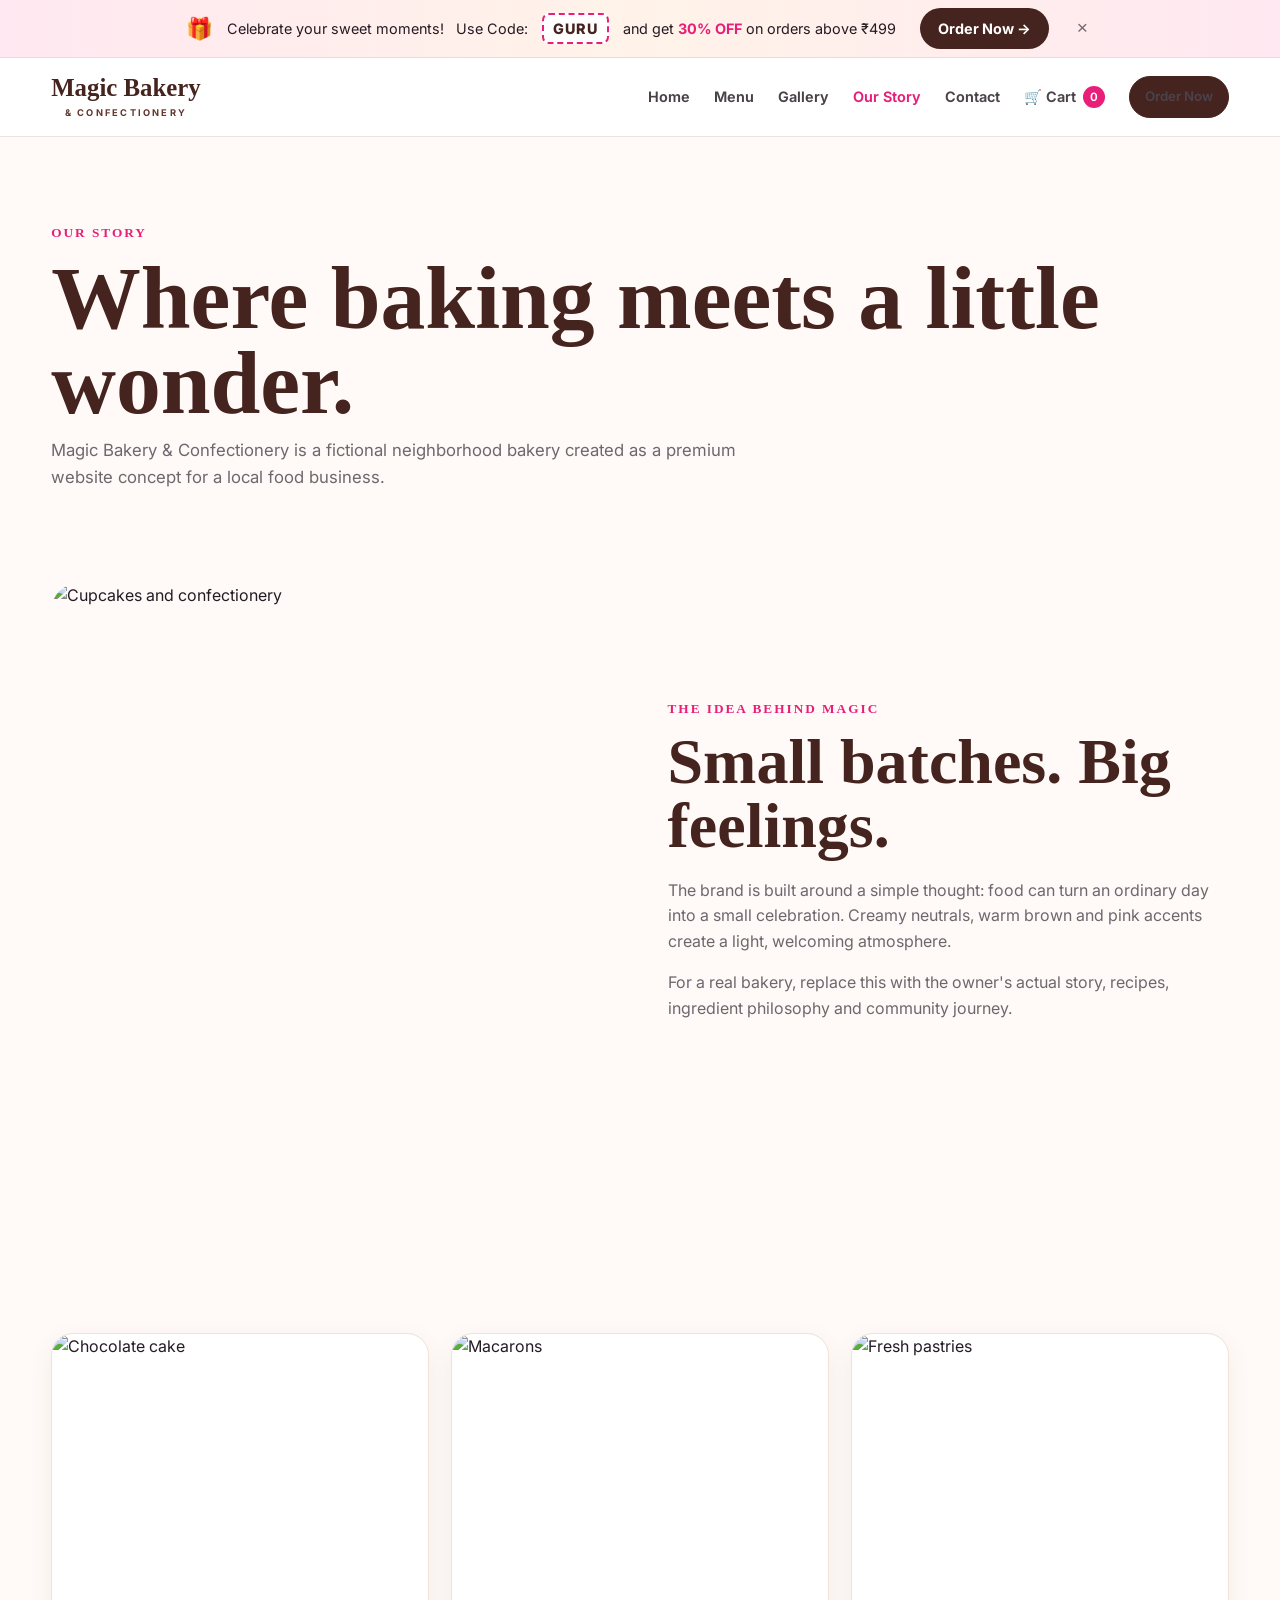
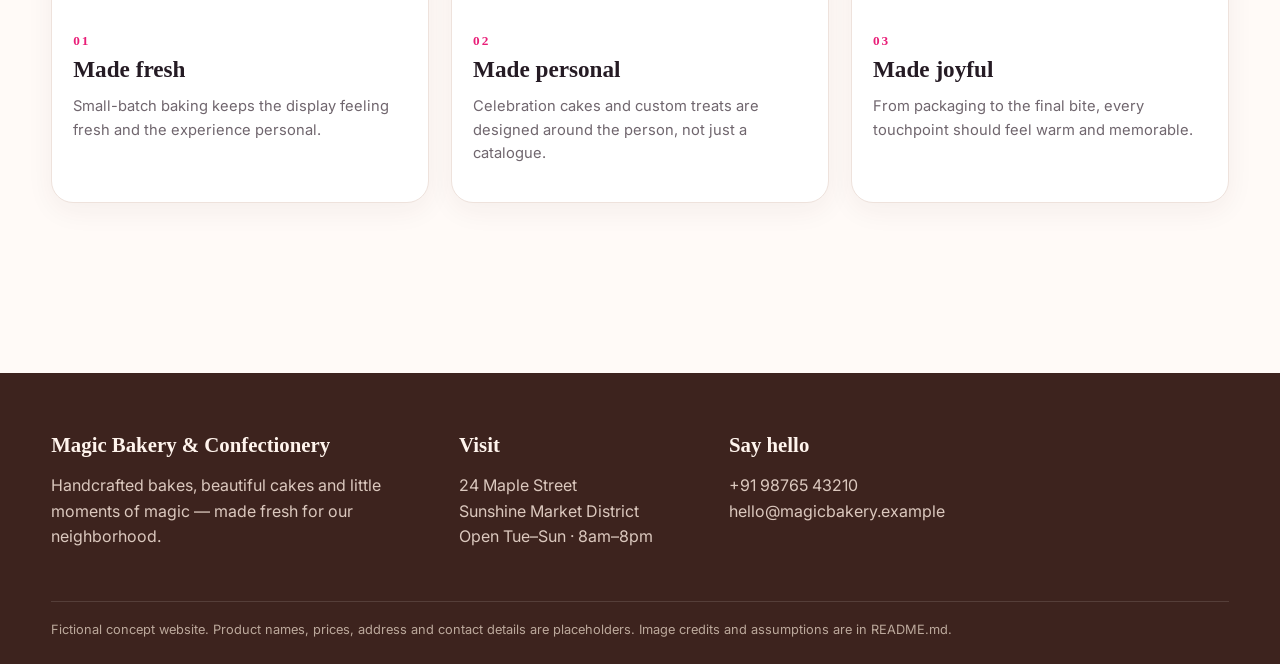
==== about.html @ f453bc84 "initial commit" ====
<!doctype html>
<html lang="en">

<head>
    <meta charset="utf-8">
    <meta name="viewport" content="width=device-width,initial-scale=1">
    <meta name="description"
        content="Magic Bakery & Confectionery — freshly baked happiness, cakes, pastries and sweet treats.">
    <title>Our Story | Magic Bakery & Confectionery</title>
    <link rel="preconnect" href="https://fonts.googleapis.com">
    <link rel="preconnect" href="https://fonts.gstatic.com" crossorigin>
    <link href="https://fonts.googleapis.com/css2?family=Inter:wght@400;500;600;700;800&display=swap" rel="stylesheet">
    <link rel="stylesheet" href="assets/styles.css">
</head>

<body>
    <div class="coupon-bar">
        <div class="container coupon-inner"><span class="coupon-icon">🎁</span><span>Celebrate your sweet moments!
                &nbsp; Use Code:</span><span class="coupon-code">GURU</span><span>and get <strong>30% OFF</strong> on
                orders above ₹499</span><a class="coupon-order" href="menu.html">Order Now →</a><button id="closeCoupon"
                class="coupon-close" aria-label="Close offer">×</button></div>
    </div>
    <header class="site-header">
        <nav class="nav container" aria-label="Main navigation">
            <a class="brand" href="index.html">Magic Bakery <small>& Confectionery</small></a><button class="nav-toggle"
                aria-label="Open menu" aria-expanded="false">☰</button>
            <div class="nav-links"><a class="" href="index.html">Home</a><a class="" href="menu.html">Menu</a><a
                    class="" href="gallery.html">Gallery</a><a class="active" href="about.html">Our Story</a><a class=""
                    href="contact.html">Contact</a><a class="cart-link " href="cart.html">🛒 Cart <span
                        class="cart-count">0</span></a><a class="btn small" href="contact.html">Order Now</a></div>
        </nav>
    </header>
    <main>
        <section class="page-hero container">
            <div class="eyebrow">Our story</div>
            <h1>Where baking meets a little wonder.</h1>
            <p>Magic Bakery & Confectionery is a fictional neighborhood bakery created as a premium website concept for
                a local food business.</p>
        </section>
        <section class="section container" style="padding-top:25px">
            <div class="feature"><img
                    src="https://images.pexels.com/photos/3983706/pexels-photo-3983706.jpeg?cs=srgb&dl=pexels-gustavo-fring-3983706.jpg&fm=jpg"
                    alt="Cupcakes and confectionery">
                <div class="feature-copy">
                    <div class="eyebrow">The idea behind Magic</div>
                    <h2>Small batches. Big feelings.</h2>
                    <p>The brand is built around a simple thought: food can turn an ordinary day into a small
                        celebration. Creamy neutrals, warm brown and pink accents create a light, welcoming atmosphere.
                    </p>
                    <p>For a real bakery, replace this with the owner's actual story, recipes, ingredient philosophy and
                        community journey.</p>
                </div>
            </div>
        </section>
        <section class="section container">
            <div class="cards">
                <article class="card"><img
                        src="https://images.pexels.com/photos/21820905/pexels-photo-21820905.jpeg?cs=srgb&dl=pexels-beyza-555707524-21820905.jpg&fm=jpg"
                        alt="Chocolate cake">
                    <div class="card-body">
                        <div class="eyebrow">01</div>
                        <h3>Made fresh</h3>
                        <p>Small-batch baking keeps the display feeling fresh and the experience personal.</p>
                    </div>
                </article>
                <article class="card"><img
                        src="https://images.pexels.com/photos/575586/pexels-photo-575586.jpeg?cs=srgb&dl=pexels-mat-brown-150387-575586.jpg&fm=jpg"
                        alt="Macarons">
                    <div class="card-body">
                        <div class="eyebrow">02</div>
                        <h3>Made personal</h3>
                        <p>Celebration cakes and custom treats are designed around the person, not just a catalogue.</p>
                    </div>
                </article>
                <article class="card"><img
                        src="https://images.pexels.com/photos/34104123/pexels-photo-34104123.png?cs=srgb&dl=pexels-aleson-padilha-945919991-34104123.jpg&fm=jpg"
                        alt="Fresh pastries">
                    <div class="card-body">
                        <div class="eyebrow">03</div>
                        <h3>Made joyful</h3>
                        <p>From packaging to the final bite, every touchpoint should feel warm and memorable.</p>
                    </div>
                </article>
            </div>
        </section>
    </main>
    <footer class="footer">
        <div class="container footer-grid">
            <div>
                <h3>Magic Bakery & Confectionery</h3>
                <p>Handcrafted bakes, beautiful cakes and little moments of magic — made fresh for our neighborhood.</p>
            </div>
            <div>
                <h3>Visit</h3>
                <p>24 Maple Street<br>Sunshine Market District<br>Open Tue–Sun · 8am–8pm</p>
            </div>
            <div>
                <h3>Say hello</h3>
                <p><a href="tel:+919876543210">+91 98765 43210</a><br><a
                        href="mailto:hello@magicbakery.example">hello@magicbakery.example</a></p>
            </div>
        </div>
        <div class="container footer-bottom">Fictional concept website. Product names, prices, address and contact
            details are placeholders. Image credits and assumptions are in README.md.</div>
    </footer>
    <script src="assets/script.js"></script>
</body>

</html>
---- assets/styles.css ----
:root{
  --bg:#fffaf7;--paper:#ffffff;--paper-2:#fff5f2;--text:#251b24;--muted:#70666e;
  --brown:#65362c;--brown-dark:#45231e;--pink:#e91e78;--pink-soft:#fde4ef;
  --gold:#d89b3d;--line:#eee2dc;--success:#198754;--shadow:0 16px 45px rgba(69,35,30,.10);
  --radius:22px
}
*{box-sizing:border-box}html{scroll-behavior:smooth}body{margin:0;background:var(--bg);color:var(--text);font-family:Inter,system-ui,-apple-system,"Segoe UI",sans-serif;line-height:1.6}
h1,h2,h3,.brand,.eyebrow{font-family:Georgia,"Times New Roman",serif}h1,h2,h3,p{margin-top:0}a{color:inherit;text-decoration:none}img{display:block;width:100%;object-fit:cover}
.container{width:min(1180px,92%);margin:auto}

/* Promotional strip */
.coupon-bar{background:linear-gradient(90deg,#ffe8f1,#fff3e9,#ffe8f1);border-bottom:1px solid #f3d5df;min-height:58px;display:flex;align-items:center}
.coupon-inner{display:flex;justify-content:center;align-items:center;gap:14px;text-align:center;font-size:.9rem}.coupon-icon{font-size:1.35rem}.coupon-code{border:2px dashed var(--pink);border-radius:7px;padding:2px 9px;font-weight:800;color:var(--brown-dark);letter-spacing:.06em;background:#fff}.coupon-bar strong{color:var(--pink)}.coupon-order{padding:9px 18px;border-radius:999px;background:var(--brown-dark);color:#fff;font-weight:700;margin-left:10px}
.coupon-close{border:0;background:none;font-size:1.2rem;color:var(--muted);cursor:pointer;margin-left:8px}

/* Navigation */
.site-header{position:sticky;top:0;z-index:30;background:rgba(255,255,255,.96);backdrop-filter:blur(14px);border-bottom:1px solid var(--line)}
.nav{min-height:78px;display:flex;align-items:center;justify-content:space-between;gap:20px}.brand{font-size:1.55rem;font-weight:700;color:var(--brown-dark);line-height:1}.brand small{display:block;text-align:center;font:700 .58rem Inter,sans-serif;letter-spacing:.24em;text-transform:uppercase;color:var(--brown);margin-top:6px}
.nav-links{display:flex;gap:24px;align-items:center;font-size:.9rem}.nav-links a{color:#4b4249;font-weight:650}.nav-links a:hover,.nav-links a.active{color:var(--pink)}
.nav-toggle{display:none;border:0;background:none;font-size:1.6rem;color:var(--brown-dark)}.cart-link{display:inline-flex!important;align-items:center;gap:7px}.cart-count{min-width:22px;height:22px;padding:0 6px;border-radius:50%;background:var(--pink);color:#fff;text-align:center;font-size:.72rem;line-height:22px}

/* Buttons */
.btn{display:inline-flex;align-items:center;justify-content:center;gap:8px;padding:13px 21px;border-radius:999px;background:var(--brown-dark);color:#fff;font-weight:750;border:1px solid var(--brown-dark);transition:.2s ease;cursor:pointer}.btn:hover{transform:translateY(-2px);box-shadow:0 10px 24px rgba(69,35,30,.16)}.btn.alt{background:#fff;color:var(--pink);border-color:var(--pink)}.btn.small{padding:9px 15px;font-size:.83rem}.btn.pink{background:var(--pink);border-color:var(--pink)}

/* Hero */
.hero{min-height:580px;display:grid;grid-template-columns:1fr 1fr;align-items:center;gap:40px;padding:55px 0 40px;background:radial-gradient(circle at 12% 20%,#ffe5f0 0,transparent 34%),radial-gradient(circle at 85% 70%,#fff0df 0,transparent 35%)}
.hero-copy{padding:25px 0}.eyebrow{font-size:.83rem;letter-spacing:.15em;text-transform:uppercase;color:var(--pink);font-weight:800}.hero h1{font-size:clamp(3.3rem,6vw,5.7rem);line-height:.96;margin:15px 0 22px;letter-spacing:-.04em;color:var(--brown-dark)}.hero h1 em{font-style:normal;color:var(--pink)}.hero p{font-size:1.06rem;color:#645960;max-width:590px}.actions{display:flex;gap:12px;flex-wrap:wrap;margin-top:26px}.stats{display:flex;gap:0;margin-top:36px}.stat{padding:0 24px;border-right:1px solid #e4cfc7}.stat:first-child{padding-left:0}.stat:last-child{border-right:0}.stat strong{display:block;font-size:1.25rem;color:var(--pink)}.stat span{font-size:.78rem;color:var(--muted)}
.hero-visual{position:relative}.hero-visual img{height:540px;border-radius:30px;box-shadow:var(--shadow)}.badge{position:absolute;background:#fff;border-radius:999px;padding:9px 14px;box-shadow:0 10px 25px rgba(69,35,30,.12);font-size:.78rem;font-weight:750}.badge.fresh{right:15px;top:18px;color:var(--success)}.badge.rating{left:15px;bottom:20px;color:var(--brown-dark)}.badge.trending{right:10px;bottom:115px;background:var(--pink);color:#fff}

/* Benefits */
.benefits{background:#fff;border-top:1px solid var(--line);border-bottom:1px solid var(--line)}.benefit-grid{display:grid;grid-template-columns:repeat(4,1fr)}.benefit{display:flex;align-items:center;gap:14px;padding:24px 20px;border-right:1px solid var(--line)}.benefit:first-child{padding-left:0}.benefit:last-child{border-right:0}.benefit-icon{width:56px;height:56px;flex:0 0 56px;border-radius:50%;display:grid;place-items:center;background:var(--pink-soft);color:var(--pink);font-size:1.55rem}.benefit strong{display:block;font-size:.98rem}.benefit span{display:block;color:var(--muted);font-size:.78rem;margin-top:2px}

/* Sections / cards */
.section{padding:90px 0}.section-head{display:flex;justify-content:space-between;align-items:end;gap:30px;margin-bottom:34px}.section-head h2{font-size:clamp(2.3rem,4vw,3.8rem);line-height:1;margin:0;color:var(--brown-dark)}.section-head p{max-width:500px;color:var(--muted);margin:0}
.kicker{text-align:center;margin-bottom:42px}.kicker h2{font-size:clamp(2.4rem,4vw,3.8rem);margin:8px 0 10px;color:var(--brown-dark)}.kicker h2 span{color:var(--pink)}.kicker p{color:var(--muted);max-width:640px;margin:auto}
.cards{display:grid;grid-template-columns:repeat(3,1fr);gap:22px}.card{background:var(--paper);border:1px solid var(--line);border-radius:var(--radius);overflow:hidden;box-shadow:0 8px 28px rgba(69,35,30,.055)}.card img{height:275px}.card-body{padding:21px}.card-body h3{font-size:1.45rem;margin-bottom:7px}.card-body p{color:var(--muted);font-size:.92rem}.price{font-weight:800;color:var(--pink)}
.feature{display:grid;grid-template-columns:1fr 1fr;gap:55px;align-items:center}.feature img{height:570px;border-radius:28px}.feature-copy h2{font-size:clamp(2.4rem,5vw,4.2rem);line-height:1;margin:10px 0 20px;color:var(--brown-dark)}.feature-copy p{color:var(--muted)}
.quote{background:linear-gradient(135deg,var(--brown-dark),#7c4436);color:#fff;border-radius:30px;padding:58px;text-align:center}.quote p{font:italic 2rem Georgia;max-width:760px;margin:0 auto 18px}.quote span{color:#f8d9c9;font-size:.9rem}

/* Gallery */
.page-hero{padding:85px 0 50px}.page-hero h1{font-size:clamp(3rem,7vw,5.6rem);line-height:.95;margin:12px 0;color:var(--brown-dark)}.page-hero p{max-width:700px;color:var(--muted);font-size:1.05rem}.gallery{display:grid;grid-template-columns:repeat(12,1fr);gap:16px}.gallery figure{margin:0;overflow:hidden;border-radius:22px;position:relative;background:#eee}.gallery figure:nth-child(1){grid-column:span 7;grid-row:span 2}.gallery figure:nth-child(2){grid-column:span 5}.gallery figure:nth-child(3){grid-column:span 5}.gallery figure:nth-child(n+4){grid-column:span 4}.gallery img{height:100%;min-height:250px;transition:transform .35s}.gallery figure:hover img{transform:scale(1.035)}.gallery figcaption{position:absolute;left:14px;bottom:14px;background:rgba(69,35,30,.84);color:#fff;padding:7px 11px;border-radius:999px;font-size:.75rem}

/* Menu */
.filters{display:flex;gap:9px;flex-wrap:wrap;margin-bottom:28px}.filter{border:1px solid var(--line);background:#fff;padding:9px 15px;border-radius:999px;cursor:pointer;color:var(--muted);font-weight:700}.filter.active,.filter:hover{background:var(--pink);color:#fff;border-color:var(--pink)}
.product-grid{display:grid;grid-template-columns:repeat(3,1fr);gap:22px}.product-card{background:#fff;border:1px solid var(--line);border-radius:22px;overflow:hidden;display:flex;flex-direction:column;box-shadow:0 8px 28px rgba(69,35,30,.05)}.product-card img{height:245px}.product-body{padding:18px;display:flex;flex-direction:column;flex:1}.product-body h3{font-size:1.32rem;margin:0 0 5px}.product-body p{color:var(--muted);font-size:.9rem;margin-bottom:15px}.product-meta{margin-top:auto;display:flex;justify-content:space-between;align-items:center;gap:12px}.product-meta .btn{padding:9px 13px;font-size:.82rem}.hidden{display:none!important}

/* Contact + cart */
.notice{padding:14px 16px;background:#fff0e7;border:1px solid #f4d9ca;border-radius:14px;color:#65483a;font-size:.9rem}.contact-grid{display:grid;grid-template-columns:.9fr 1.1fr;gap:25px}.info-card,.form-card,.cart-list,.summary{background:#fff;border:1px solid var(--line);border-radius:26px;padding:30px}.info-row{padding:18px 0;border-bottom:1px solid var(--line)}.info-row:last-child{border-bottom:0}.info-row strong{display:block;margin-bottom:4px}.muted{color:var(--muted)}form{display:grid;gap:15px}label{font-weight:700;font-size:.9rem}input,textarea,select{width:100%;border:1px solid var(--line);border-radius:14px;padding:13px 14px;background:#fffdfc;color:var(--text);font:inherit}textarea{min-height:140px;resize:vertical}
.coupon-box{margin:18px 0 10px;padding:14px 15px;border:1px solid #f2d6e1;border-radius:18px;background:linear-gradient(180deg,#fffafd,#fff7f0)}.coupon-box label{display:block;margin-bottom:8px}.coupon-row{display:flex;gap:10px}.coupon-row input{flex:1}.coupon-row .btn{padding:11px 14px;font-size:.78rem}.coupon-status{margin:10px 0 0;color:var(--muted);font-size:.78rem}.coupon-status strong{color:var(--pink)}.coupon-status.valid{color:var(--success)}.coupon-status.invalid{color:var(--brown)}
.cart-layout{display:grid;grid-template-columns:1.35fr .65fr;gap:25px}.cart-list{padding:12px 24px}.cart-row{display:grid;grid-template-columns:88px 1fr auto;gap:16px;align-items:center;padding:18px 0;border-bottom:1px solid var(--line)}.cart-row:last-child{border-bottom:0}.cart-row img{width:88px;height:88px;border-radius:15px}.cart-row h3{margin:0 0 3px;font-size:1.15rem}.cart-row p{margin:0;color:var(--muted);font-size:.85rem}.qty{display:flex;align-items:center;gap:8px;margin-top:9px}.qty button{width:28px;height:28px;border:1px solid var(--line);background:#fff;border-radius:50%;cursor:pointer;color:var(--text)}.remove{border:0;background:none;color:var(--muted);cursor:pointer;font-size:.8rem;margin-top:5px}.summary{padding:26px;height:max-content;position:sticky;top:100px}.summary h2{margin-top:0}.summary-line{display:flex;justify-content:space-between;padding:10px 0;color:var(--muted)}.discount-line{color:var(--success);font-weight:700}.summary-total{display:flex;justify-content:space-between;border-top:1px solid var(--line);margin-top:10px;padding-top:16px;font-size:1.15rem;font-weight:800}.empty{text-align:center;padding:55px 20px}

/* Admin dashboard */
.admin-shell{display:grid;gap:24px}.admin-grid{display:grid;grid-template-columns:1.2fr .8fr;gap:24px}.admin-card{background:#fff;border:1px solid var(--line);border-radius:26px;padding:26px;box-shadow:0 8px 24px rgba(69,35,30,.04)}.admin-card h2{margin:0 0 18px;color:var(--brown-dark);font-size:1.9rem}.admin-table{width:100%;border-collapse:collapse;font-size:.92rem}.admin-table th,.admin-table td{padding:12px 10px;border-bottom:1px solid var(--line);text-align:left}.admin-table th{color:var(--muted);font-size:.72rem;letter-spacing:.12em;text-transform:uppercase}.admin-table td strong{color:var(--brown-dark)}.customer-list{display:grid;gap:16px}.customer-item{padding:16px;border:1px solid var(--line);border-radius:18px;background:#fffaf8}.customer-item h3{margin:0 0 8px;font-size:1.15rem}.customer-item p{margin:3px 0;color:var(--muted);font-size:.88rem}.order-form{display:grid;gap:18px}.input-grid{display:grid;grid-template-columns:repeat(2,minmax(0,1fr));gap:18px}.input-grid .full{grid-column:1 / -1}.order-form label{display:grid;gap:8px}.order-form input,.order-form textarea,.order-form select{background:#fffdfc}.admin-actions{display:flex;justify-content:flex-end}.admin-note{margin-top:12px}.saved-orders{margin-top:28px}.saved-orders h3{margin:0 0 12px;color:var(--brown-dark)}.saved-order-list{list-style:none;padding:0;margin:0;display:grid;gap:12px}.saved-order-list li{padding:14px 16px;border-radius:16px;border:1px solid var(--line);background:#fffaf9}.saved-order-list strong{display:block;margin-bottom:4px;color:var(--brown-dark)}.saved-order-list span{display:block;color:var(--muted);font-size:.82rem}

.footer{margin-top:80px;background:#3d231e;color:#fff4ed;padding:55px 0 24px}.footer-grid{display:grid;grid-template-columns:1.6fr 1fr 1fr 1fr;gap:40px}.footer p,.footer a{color:#dbc8be}.footer h3{font-size:1.3rem;margin-bottom:12px}.footer-brand-block{padding-right:20px}.footer-badges{display:flex;flex-wrap:wrap;gap:8px;margin-top:18px}.footer-badges span{display:inline-flex;padding:7px 10px;border-radius:999px;background:rgba(255,255,255,.08);border:1px solid rgba(255,255,255,.12);font-size:.7rem;font-weight:700;color:#f9e6dd;letter-spacing:.06em;text-transform:uppercase}.footer-links{list-style:none;padding:0;margin:0;display:grid;gap:8px}.footer-links a{color:#f2dfd7}.footer-bottom{border-top:1px solid rgba(255,255,255,.12);margin-top:35px;padding-top:18px;font-size:.8rem;color:#bca99c}

/* Responsive */
@media(max-width:920px){
 .nav-toggle{display:block}.nav-links{display:none;position:absolute;left:4%;right:4%;top:76px;background:#fff;border:1px solid var(--line);border-radius:18px;padding:15px;box-shadow:var(--shadow);flex-direction:column;align-items:stretch}.nav-links.open{display:flex}.nav-links a{padding:9px 6px}
 .hero,.feature,.contact-grid,.cart-layout,.admin-grid{grid-template-columns:1fr}.hero{padding-top:35px}.hero-visual{order:-1}.hero-visual img{height:430px}.stats{margin-bottom:15px}.benefit-grid{grid-template-columns:1fr 1fr}.benefit{border-bottom:1px solid var(--line)}.benefit:nth-child(2){border-right:0}.cards,.product-grid{grid-template-columns:1fr 1fr}.section{padding:75px 0}.section-head{display:block}.section-head p{margin-top:12px}.gallery{grid-template-columns:1fr 1fr}.gallery figure{grid-column:span 1!important;grid-row:span 1!important}.gallery img{height:260px}.summary{position:static}.footer-grid{grid-template-columns:1fr 1fr}.input-grid{grid-template-columns:1fr}.coupon-row{flex-direction:column}
}
@media(max-width:580px){
 .coupon-inner{gap:7px;font-size:.76rem}.coupon-order{display:none}.coupon-close{margin-left:0}.hero h1{font-size:3.4rem}.hero-visual img{height:370px}.stats{display:grid;grid-template-columns:repeat(3,1fr)}.stat{padding:0 10px;font-size:.7rem}.benefit-grid,.cards,.product-grid,.footer-grid{grid-template-columns:1fr}.benefit{border-right:0}.gallery{grid-template-columns:1fr}.gallery figure{grid-column:span 1!important}.gallery img{height:280px}.quote{padding:35px 22px}.quote p{font-size:1.45rem}.cart-row{grid-template-columns:70px 1fr}.cart-row>strong{grid-column:2}.cart-row img{width:70px;height:70px}.coupon-row .btn{width:100%}.footer-grid{grid-template-columns:1fr}.page-hero h1{font-size:2.7rem}.admin-card{padding:20px}.admin-card h2{font-size:1.5rem}.customer-item,.saved-order-list li{padding:12px 14px}
}
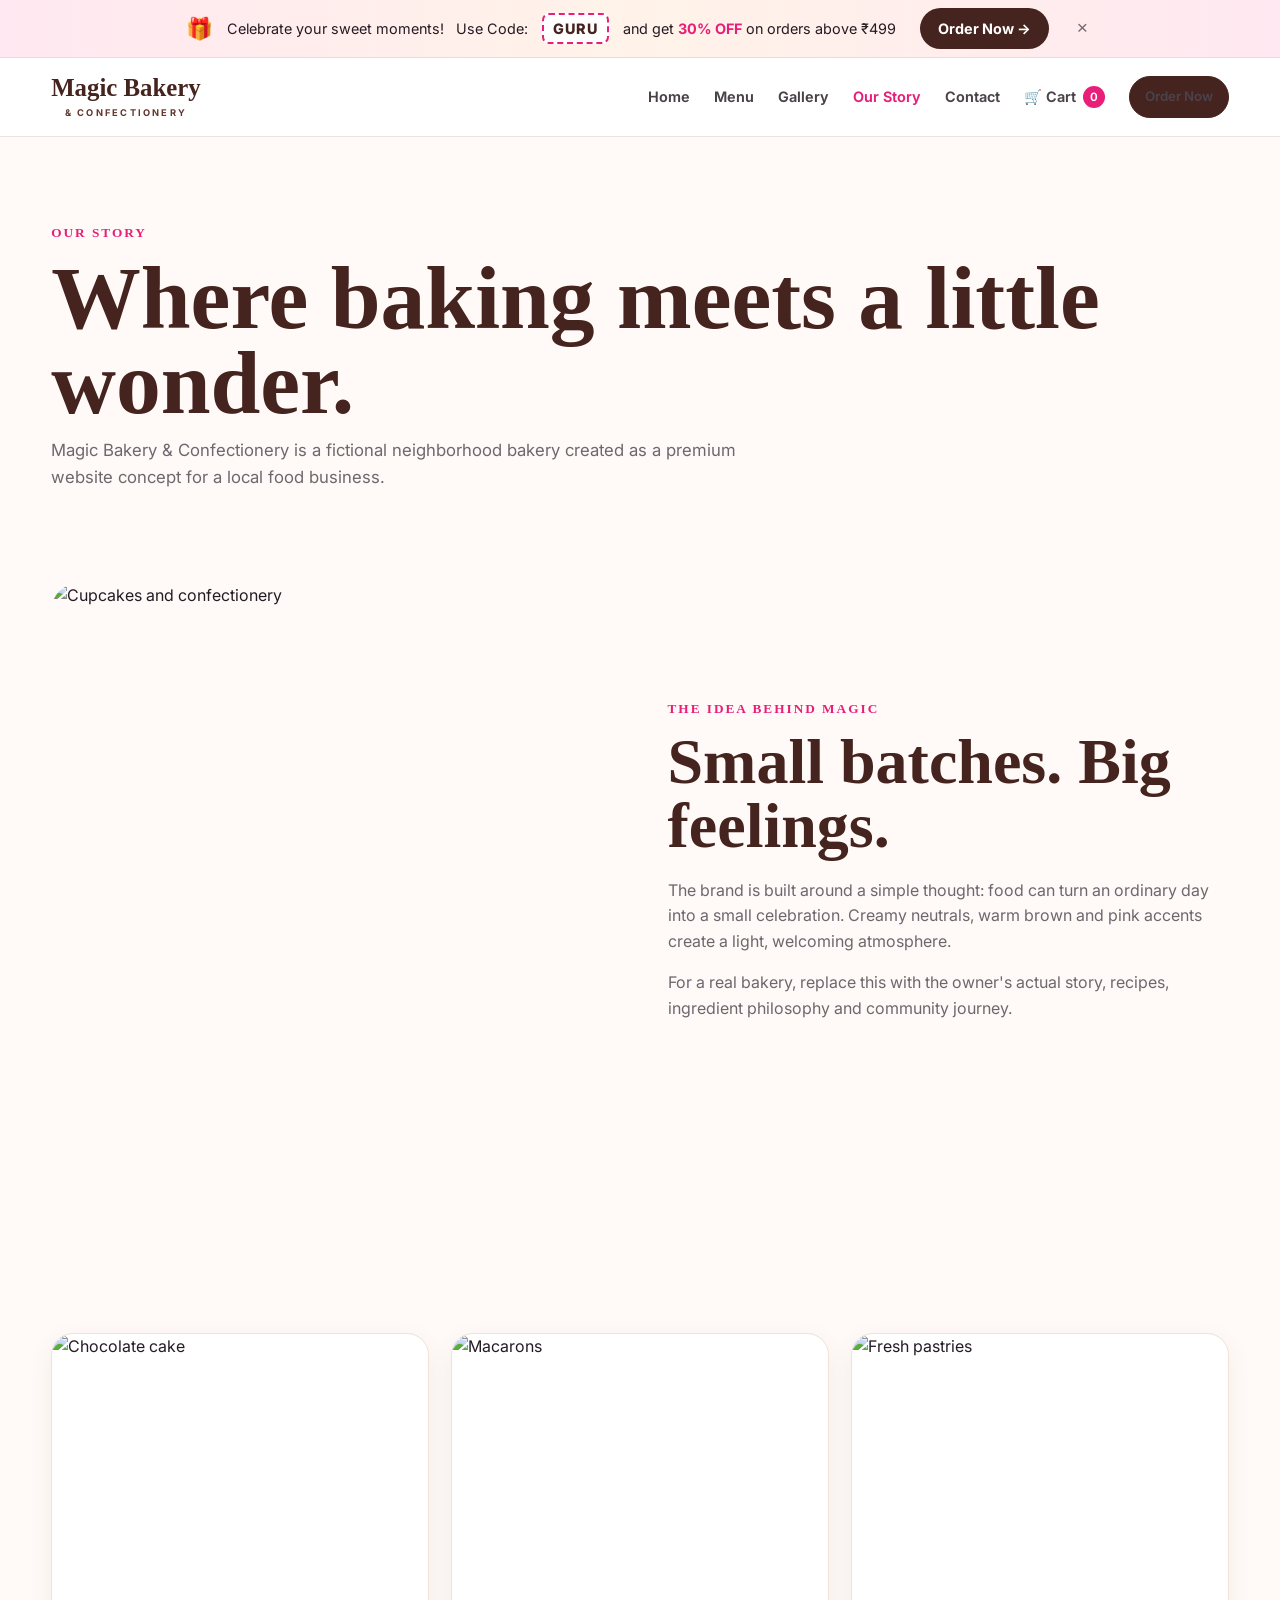
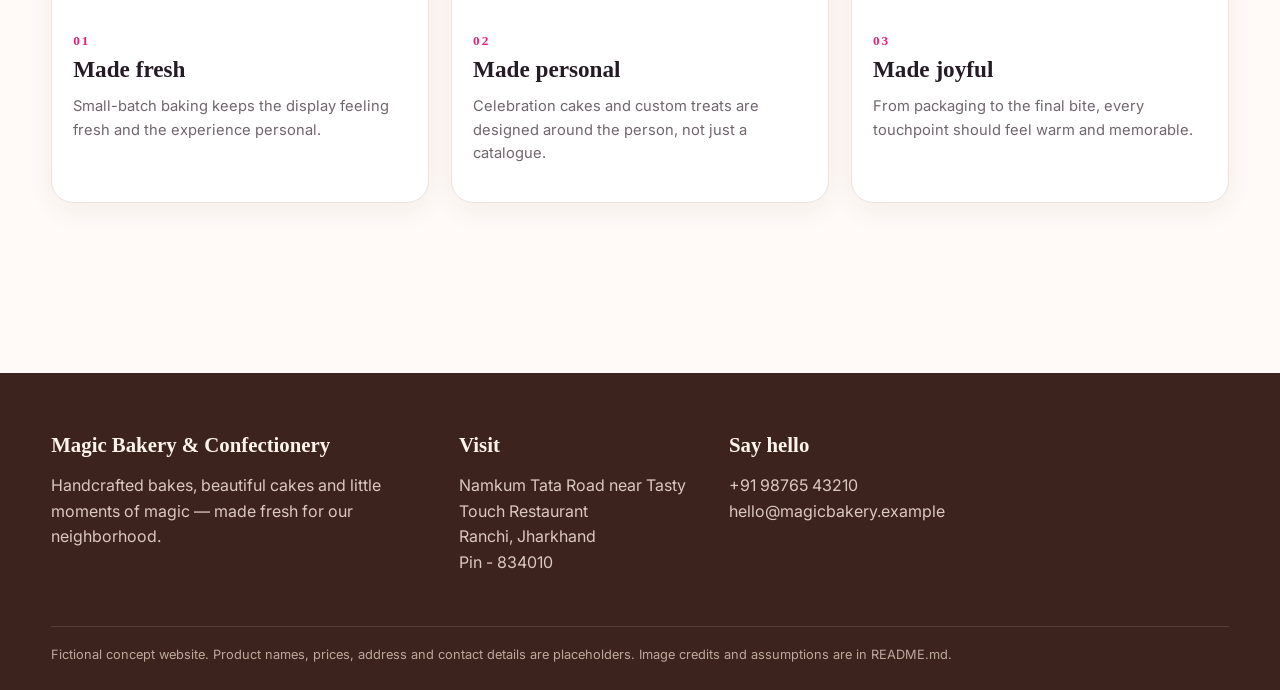
==== commit fd03efb4: "fix the project" ====
--- a/about.html
+++ b/about.html
@@ -92,7 +92,7 @@
             </div>
             <div>
                 <h3>Visit</h3>
-                <p>24 Maple Street<br>Sunshine Market District<br>Open Tue–Sun · 8am–8pm</p>
+                <p>Namkum Tata Road near Tasty Touch Restaurant<br>Ranchi, Jharkhand<br>Pin - 834010</p>
             </div>
             <div>
                 <h3>Say hello</h3>
--- a/assets/styles.css
+++ b/assets/styles.css
@@ -1,64 +1,1452 @@
-:root{
-  --bg:#fffaf7;--paper:#ffffff;--paper-2:#fff5f2;--text:#251b24;--muted:#70666e;
-  --brown:#65362c;--brown-dark:#45231e;--pink:#e91e78;--pink-soft:#fde4ef;
-  --gold:#d89b3d;--line:#eee2dc;--success:#198754;--shadow:0 16px 45px rgba(69,35,30,.10);
-  --radius:22px
-}
-*{box-sizing:border-box}html{scroll-behavior:smooth}body{margin:0;background:var(--bg);color:var(--text);font-family:Inter,system-ui,-apple-system,"Segoe UI",sans-serif;line-height:1.6}
-h1,h2,h3,.brand,.eyebrow{font-family:Georgia,"Times New Roman",serif}h1,h2,h3,p{margin-top:0}a{color:inherit;text-decoration:none}img{display:block;width:100%;object-fit:cover}
-.container{width:min(1180px,92%);margin:auto}
+:root {
+  --bg: #fffaf7;
+  --paper: #ffffff;
+  --paper-2: #fff5f2;
+  --text: #251b24;
+  --muted: #70666e;
+  --brown: #65362c;
+  --brown-dark: #45231e;
+  --pink: #e91e78;
+  --pink-soft: #fde4ef;
+  --gold: #d89b3d;
+  --line: #eee2dc;
+  --success: #198754;
+  --shadow: 0 16px 45px rgba(69, 35, 30, .10);
+  --radius: 22px
+}
+
+* {
+  box-sizing: border-box
+}
+
+html {
+  scroll-behavior: smooth
+}
+
+body {
+  margin: 0;
+  background: var(--bg);
+  color: var(--text);
+  font-family: Inter, system-ui, -apple-system, "Segoe UI", sans-serif;
+  line-height: 1.6
+}
+
+h1,
+h2,
+h3,
+.brand,
+.eyebrow {
+  font-family: Georgia, "Times New Roman", serif
+}
+
+h1,
+h2,
+h3,
+p {
+  margin-top: 0
+}
+
+a {
+  color: inherit;
+  text-decoration: none
+}
+
+img {
+  display: block;
+  width: 100%;
+  object-fit: cover
+}
+
+.container {
+  width: min(1180px, 92%);
+  margin: auto
+}
 
 /* Promotional strip */
-.coupon-bar{background:linear-gradient(90deg,#ffe8f1,#fff3e9,#ffe8f1);border-bottom:1px solid #f3d5df;min-height:58px;display:flex;align-items:center}
-.coupon-inner{display:flex;justify-content:center;align-items:center;gap:14px;text-align:center;font-size:.9rem}.coupon-icon{font-size:1.35rem}.coupon-code{border:2px dashed var(--pink);border-radius:7px;padding:2px 9px;font-weight:800;color:var(--brown-dark);letter-spacing:.06em;background:#fff}.coupon-bar strong{color:var(--pink)}.coupon-order{padding:9px 18px;border-radius:999px;background:var(--brown-dark);color:#fff;font-weight:700;margin-left:10px}
-.coupon-close{border:0;background:none;font-size:1.2rem;color:var(--muted);cursor:pointer;margin-left:8px}
+.coupon-bar {
+  background: linear-gradient(90deg, #ffe8f1, #fff3e9, #ffe8f1);
+  border-bottom: 1px solid #f3d5df;
+  min-height: 58px;
+  display: flex;
+  align-items: center
+}
+
+.coupon-inner {
+  display: flex;
+  justify-content: center;
+  align-items: center;
+  gap: 14px;
+  text-align: center;
+  font-size: .9rem
+}
+
+.coupon-icon {
+  font-size: 1.35rem
+}
+
+.coupon-code {
+  border: 2px dashed var(--pink);
+  border-radius: 7px;
+  padding: 2px 9px;
+  font-weight: 800;
+  color: var(--brown-dark);
+  letter-spacing: .06em;
+  background: #fff
+}
+
+.coupon-bar strong {
+  color: var(--pink)
+}
+
+.coupon-order {
+  padding: 9px 18px;
+  border-radius: 999px;
+  background: var(--brown-dark);
+  color: #fff;
+  font-weight: 700;
+  margin-left: 10px
+}
+
+.coupon-close {
+  border: 0;
+  background: none;
+  font-size: 1.2rem;
+  color: var(--muted);
+  cursor: pointer;
+  margin-left: 8px
+}
 
 /* Navigation */
-.site-header{position:sticky;top:0;z-index:30;background:rgba(255,255,255,.96);backdrop-filter:blur(14px);border-bottom:1px solid var(--line)}
-.nav{min-height:78px;display:flex;align-items:center;justify-content:space-between;gap:20px}.brand{font-size:1.55rem;font-weight:700;color:var(--brown-dark);line-height:1}.brand small{display:block;text-align:center;font:700 .58rem Inter,sans-serif;letter-spacing:.24em;text-transform:uppercase;color:var(--brown);margin-top:6px}
-.nav-links{display:flex;gap:24px;align-items:center;font-size:.9rem}.nav-links a{color:#4b4249;font-weight:650}.nav-links a:hover,.nav-links a.active{color:var(--pink)}
-.nav-toggle{display:none;border:0;background:none;font-size:1.6rem;color:var(--brown-dark)}.cart-link{display:inline-flex!important;align-items:center;gap:7px}.cart-count{min-width:22px;height:22px;padding:0 6px;border-radius:50%;background:var(--pink);color:#fff;text-align:center;font-size:.72rem;line-height:22px}
+.site-header {
+  position: sticky;
+  top: 0;
+  z-index: 30;
+  background: rgba(255, 255, 255, .96);
+  backdrop-filter: blur(14px);
+  border-bottom: 1px solid var(--line)
+}
+
+.nav {
+  min-height: 78px;
+  display: flex;
+  align-items: center;
+  justify-content: space-between;
+  gap: 20px
+}
+
+.brand {
+  font-size: 1.55rem;
+  font-weight: 700;
+  color: var(--brown-dark);
+  line-height: 1
+}
+
+.brand small {
+  display: block;
+  text-align: center;
+  font: 700 .58rem Inter, sans-serif;
+  letter-spacing: .24em;
+  text-transform: uppercase;
+  color: var(--brown);
+  margin-top: 6px
+}
+
+.nav-links {
+  display: flex;
+  gap: 24px;
+  align-items: center;
+  font-size: .9rem
+}
+
+.nav-links a {
+  color: #4b4249;
+  font-weight: 650
+}
+
+.nav-links a:hover,
+.nav-links a.active {
+  color: var(--pink)
+}
+
+.nav-toggle {
+  display: none;
+  border: 0;
+  background: none;
+  font-size: 1.6rem;
+  color: var(--brown-dark)
+}
+
+.cart-link {
+  display: inline-flex !important;
+  align-items: center;
+  gap: 7px
+}
+
+.cart-count {
+  min-width: 22px;
+  height: 22px;
+  padding: 0 6px;
+  border-radius: 50%;
+  background: var(--pink);
+  color: #fff;
+  text-align: center;
+  font-size: .72rem;
+  line-height: 22px
+}
 
 /* Buttons */
-.btn{display:inline-flex;align-items:center;justify-content:center;gap:8px;padding:13px 21px;border-radius:999px;background:var(--brown-dark);color:#fff;font-weight:750;border:1px solid var(--brown-dark);transition:.2s ease;cursor:pointer}.btn:hover{transform:translateY(-2px);box-shadow:0 10px 24px rgba(69,35,30,.16)}.btn.alt{background:#fff;color:var(--pink);border-color:var(--pink)}.btn.small{padding:9px 15px;font-size:.83rem}.btn.pink{background:var(--pink);border-color:var(--pink)}
+.btn {
+  display: inline-flex;
+  align-items: center;
+  justify-content: center;
+  gap: 8px;
+  padding: 13px 21px;
+  border-radius: 999px;
+  background: var(--brown-dark);
+  color: #fff;
+  font-weight: 750;
+  border: 1px solid var(--brown-dark);
+  transition: .2s ease;
+  cursor: pointer
+}
+
+.btn:hover {
+  transform: translateY(-2px);
+  box-shadow: 0 10px 24px rgba(69, 35, 30, .16)
+}
+
+.btn.alt {
+  background: #fff;
+  color: var(--pink);
+  border-color: var(--pink)
+}
+
+.btn.small {
+  padding: 9px 15px;
+  font-size: .83rem
+}
+
+.btn.pink {
+  background: var(--pink);
+  border-color: var(--pink)
+}
 
 /* Hero */
-.hero{min-height:580px;display:grid;grid-template-columns:1fr 1fr;align-items:center;gap:40px;padding:55px 0 40px;background:radial-gradient(circle at 12% 20%,#ffe5f0 0,transparent 34%),radial-gradient(circle at 85% 70%,#fff0df 0,transparent 35%)}
-.hero-copy{padding:25px 0}.eyebrow{font-size:.83rem;letter-spacing:.15em;text-transform:uppercase;color:var(--pink);font-weight:800}.hero h1{font-size:clamp(3.3rem,6vw,5.7rem);line-height:.96;margin:15px 0 22px;letter-spacing:-.04em;color:var(--brown-dark)}.hero h1 em{font-style:normal;color:var(--pink)}.hero p{font-size:1.06rem;color:#645960;max-width:590px}.actions{display:flex;gap:12px;flex-wrap:wrap;margin-top:26px}.stats{display:flex;gap:0;margin-top:36px}.stat{padding:0 24px;border-right:1px solid #e4cfc7}.stat:first-child{padding-left:0}.stat:last-child{border-right:0}.stat strong{display:block;font-size:1.25rem;color:var(--pink)}.stat span{font-size:.78rem;color:var(--muted)}
-.hero-visual{position:relative}.hero-visual img{height:540px;border-radius:30px;box-shadow:var(--shadow)}.badge{position:absolute;background:#fff;border-radius:999px;padding:9px 14px;box-shadow:0 10px 25px rgba(69,35,30,.12);font-size:.78rem;font-weight:750}.badge.fresh{right:15px;top:18px;color:var(--success)}.badge.rating{left:15px;bottom:20px;color:var(--brown-dark)}.badge.trending{right:10px;bottom:115px;background:var(--pink);color:#fff}
+.hero {
+  min-height: 580px;
+  display: grid;
+  grid-template-columns: 1fr 1fr;
+  align-items: center;
+  gap: 40px;
+  padding: 55px 0 40px;
+  background: radial-gradient(circle at 12% 20%, #ffe5f0 0, transparent 34%), radial-gradient(circle at 85% 70%, #fff0df 0, transparent 35%)
+}
+
+.hero-copy {
+  padding: 25px 0
+}
+
+.eyebrow {
+  font-size: .83rem;
+  letter-spacing: .15em;
+  text-transform: uppercase;
+  color: var(--pink);
+  font-weight: 800
+}
+
+.hero h1 {
+  font-size: clamp(3.3rem, 6vw, 5.7rem);
+  line-height: .96;
+  margin: 15px 0 22px;
+  letter-spacing: -.04em;
+  color: var(--brown-dark)
+}
+
+.hero h1 em {
+  font-style: normal;
+  color: var(--pink)
+}
+
+.hero p {
+  font-size: 1.06rem;
+  color: #645960;
+  max-width: 590px
+}
+
+.actions {
+  display: flex;
+  gap: 12px;
+  flex-wrap: wrap;
+  margin-top: 26px
+}
+
+.stats {
+  display: flex;
+  gap: 0;
+  margin-top: 36px
+}
+
+.stat {
+  padding: 0 24px;
+  border-right: 1px solid #e4cfc7
+}
+
+.stat:first-child {
+  padding-left: 0
+}
+
+.stat:last-child {
+  border-right: 0
+}
+
+.stat strong {
+  display: block;
+  font-size: 1.25rem;
+  color: var(--pink)
+}
+
+.stat span {
+  font-size: .78rem;
+  color: var(--muted)
+}
+
+.hero-visual {
+  position: relative
+}
+
+.hero-visual img {
+  height: 540px;
+  border-radius: 30px;
+  box-shadow: var(--shadow)
+}
+
+.badge {
+  position: absolute;
+  background: #fff;
+  border-radius: 999px;
+  padding: 9px 14px;
+  box-shadow: 0 10px 25px rgba(69, 35, 30, .12);
+  font-size: .78rem;
+  font-weight: 750
+}
+
+.badge.fresh {
+  right: 15px;
+  top: 18px;
+  color: var(--success)
+}
+
+.badge.rating {
+  left: 15px;
+  bottom: 20px;
+  color: var(--brown-dark)
+}
+
+.badge.trending {
+  right: 10px;
+  bottom: 115px;
+  background: var(--pink);
+  color: #fff
+}
 
 /* Benefits */
-.benefits{background:#fff;border-top:1px solid var(--line);border-bottom:1px solid var(--line)}.benefit-grid{display:grid;grid-template-columns:repeat(4,1fr)}.benefit{display:flex;align-items:center;gap:14px;padding:24px 20px;border-right:1px solid var(--line)}.benefit:first-child{padding-left:0}.benefit:last-child{border-right:0}.benefit-icon{width:56px;height:56px;flex:0 0 56px;border-radius:50%;display:grid;place-items:center;background:var(--pink-soft);color:var(--pink);font-size:1.55rem}.benefit strong{display:block;font-size:.98rem}.benefit span{display:block;color:var(--muted);font-size:.78rem;margin-top:2px}
+.benefits {
+  background: #fff;
+  border-top: 1px solid var(--line);
+  border-bottom: 1px solid var(--line)
+}
+
+.benefit-grid {
+  display: grid;
+  grid-template-columns: repeat(4, 1fr)
+}
+
+.benefit {
+  display: flex;
+  align-items: center;
+  gap: 14px;
+  padding: 24px 20px;
+  border-right: 1px solid var(--line)
+}
+
+.benefit:first-child {
+  padding-left: 0
+}
+
+.benefit:last-child {
+  border-right: 0
+}
+
+.benefit-icon {
+  width: 56px;
+  height: 56px;
+  flex: 0 0 56px;
+  border-radius: 50%;
+  display: grid;
+  place-items: center;
+  background: var(--pink-soft);
+  color: var(--pink);
+  font-size: 1.55rem
+}
+
+.benefit strong {
+  display: block;
+  font-size: .98rem
+}
+
+.benefit span {
+  display: block;
+  color: var(--muted);
+  font-size: .78rem;
+  margin-top: 2px
+}
 
 /* Sections / cards */
-.section{padding:90px 0}.section-head{display:flex;justify-content:space-between;align-items:end;gap:30px;margin-bottom:34px}.section-head h2{font-size:clamp(2.3rem,4vw,3.8rem);line-height:1;margin:0;color:var(--brown-dark)}.section-head p{max-width:500px;color:var(--muted);margin:0}
-.kicker{text-align:center;margin-bottom:42px}.kicker h2{font-size:clamp(2.4rem,4vw,3.8rem);margin:8px 0 10px;color:var(--brown-dark)}.kicker h2 span{color:var(--pink)}.kicker p{color:var(--muted);max-width:640px;margin:auto}
-.cards{display:grid;grid-template-columns:repeat(3,1fr);gap:22px}.card{background:var(--paper);border:1px solid var(--line);border-radius:var(--radius);overflow:hidden;box-shadow:0 8px 28px rgba(69,35,30,.055)}.card img{height:275px}.card-body{padding:21px}.card-body h3{font-size:1.45rem;margin-bottom:7px}.card-body p{color:var(--muted);font-size:.92rem}.price{font-weight:800;color:var(--pink)}
-.feature{display:grid;grid-template-columns:1fr 1fr;gap:55px;align-items:center}.feature img{height:570px;border-radius:28px}.feature-copy h2{font-size:clamp(2.4rem,5vw,4.2rem);line-height:1;margin:10px 0 20px;color:var(--brown-dark)}.feature-copy p{color:var(--muted)}
-.quote{background:linear-gradient(135deg,var(--brown-dark),#7c4436);color:#fff;border-radius:30px;padding:58px;text-align:center}.quote p{font:italic 2rem Georgia;max-width:760px;margin:0 auto 18px}.quote span{color:#f8d9c9;font-size:.9rem}
+.section {
+  padding: 90px 0
+}
+
+.section-head {
+  display: flex;
+  justify-content: space-between;
+  align-items: end;
+  gap: 30px;
+  margin-bottom: 34px
+}
+
+.section-head h2 {
+  font-size: clamp(2.3rem, 4vw, 3.8rem);
+  line-height: 1;
+  margin: 0;
+  color: var(--brown-dark)
+}
+
+.section-head p {
+  max-width: 500px;
+  color: var(--muted);
+  margin: 0
+}
+
+.kicker {
+  text-align: center;
+  margin-bottom: 42px
+}
+
+.kicker h2 {
+  font-size: clamp(2.4rem, 4vw, 3.8rem);
+  margin: 8px 0 10px;
+  color: var(--brown-dark)
+}
+
+.kicker h2 span {
+  color: var(--pink)
+}
+
+.kicker p {
+  color: var(--muted);
+  max-width: 640px;
+  margin: auto
+}
+
+.cards {
+  display: grid;
+  grid-template-columns: repeat(3, 1fr);
+  gap: 22px
+}
+
+.card {
+  background: var(--paper);
+  border: 1px solid var(--line);
+  border-radius: var(--radius);
+  overflow: hidden;
+  box-shadow: 0 8px 28px rgba(69, 35, 30, .055)
+}
+
+.card img {
+  height: 275px
+}
+
+.card-body {
+  padding: 21px
+}
+
+.card-body h3 {
+  font-size: 1.45rem;
+  margin-bottom: 7px
+}
+
+.card-body p {
+  color: var(--muted);
+  font-size: .92rem
+}
+
+.price {
+  font-weight: 800;
+  color: var(--pink)
+}
+
+.feature {
+  display: grid;
+  grid-template-columns: 1fr 1fr;
+  gap: 55px;
+  align-items: center
+}
+
+.feature img {
+  height: 570px;
+  border-radius: 28px
+}
+
+.feature-copy h2 {
+  font-size: clamp(2.4rem, 5vw, 4.2rem);
+  line-height: 1;
+  margin: 10px 0 20px;
+  color: var(--brown-dark)
+}
+
+.feature-copy p {
+  color: var(--muted)
+}
+
+.quote {
+  background: linear-gradient(135deg, var(--brown-dark), #7c4436);
+  color: #fff;
+  border-radius: 30px;
+  padding: 58px;
+  text-align: center
+}
+
+.quote p {
+  font: italic 2rem Georgia;
+  max-width: 760px;
+  margin: 0 auto 18px
+}
+
+.quote span {
+  color: #f8d9c9;
+  font-size: .9rem
+}
 
 /* Gallery */
-.page-hero{padding:85px 0 50px}.page-hero h1{font-size:clamp(3rem,7vw,5.6rem);line-height:.95;margin:12px 0;color:var(--brown-dark)}.page-hero p{max-width:700px;color:var(--muted);font-size:1.05rem}.gallery{display:grid;grid-template-columns:repeat(12,1fr);gap:16px}.gallery figure{margin:0;overflow:hidden;border-radius:22px;position:relative;background:#eee}.gallery figure:nth-child(1){grid-column:span 7;grid-row:span 2}.gallery figure:nth-child(2){grid-column:span 5}.gallery figure:nth-child(3){grid-column:span 5}.gallery figure:nth-child(n+4){grid-column:span 4}.gallery img{height:100%;min-height:250px;transition:transform .35s}.gallery figure:hover img{transform:scale(1.035)}.gallery figcaption{position:absolute;left:14px;bottom:14px;background:rgba(69,35,30,.84);color:#fff;padding:7px 11px;border-radius:999px;font-size:.75rem}
+.page-hero {
+  padding: 85px 0 50px
+}
+
+.page-hero h1 {
+  font-size: clamp(3rem, 7vw, 5.6rem);
+  line-height: .95;
+  margin: 12px 0;
+  color: var(--brown-dark)
+}
+
+.page-hero p {
+  max-width: 700px;
+  color: var(--muted);
+  font-size: 1.05rem
+}
+
+.gallery {
+  display: grid;
+  grid-template-columns: repeat(12, 1fr);
+  gap: 16px
+}
+
+.gallery figure {
+  margin: 0;
+  overflow: hidden;
+  border-radius: 22px;
+  position: relative;
+  background: #eee
+}
+
+.gallery figure:nth-child(1) {
+  grid-column: span 7;
+  grid-row: span 2
+}
+
+.gallery figure:nth-child(2) {
+  grid-column: span 5
+}
+
+.gallery figure:nth-child(3) {
+  grid-column: span 5
+}
+
+.gallery figure:nth-child(n+4) {
+  grid-column: span 4
+}
+
+.gallery img {
+  height: 100%;
+  min-height: 250px;
+  transition: transform .35s
+}
+
+.gallery figure:hover img {
+  transform: scale(1.035)
+}
+
+.gallery figcaption {
+  position: absolute;
+  left: 14px;
+  bottom: 14px;
+  background: rgba(69, 35, 30, .84);
+  color: #fff;
+  padding: 7px 11px;
+  border-radius: 999px;
+  font-size: .75rem
+}
 
 /* Menu */
-.filters{display:flex;gap:9px;flex-wrap:wrap;margin-bottom:28px}.filter{border:1px solid var(--line);background:#fff;padding:9px 15px;border-radius:999px;cursor:pointer;color:var(--muted);font-weight:700}.filter.active,.filter:hover{background:var(--pink);color:#fff;border-color:var(--pink)}
-.product-grid{display:grid;grid-template-columns:repeat(3,1fr);gap:22px}.product-card{background:#fff;border:1px solid var(--line);border-radius:22px;overflow:hidden;display:flex;flex-direction:column;box-shadow:0 8px 28px rgba(69,35,30,.05)}.product-card img{height:245px}.product-body{padding:18px;display:flex;flex-direction:column;flex:1}.product-body h3{font-size:1.32rem;margin:0 0 5px}.product-body p{color:var(--muted);font-size:.9rem;margin-bottom:15px}.product-meta{margin-top:auto;display:flex;justify-content:space-between;align-items:center;gap:12px}.product-meta .btn{padding:9px 13px;font-size:.82rem}.hidden{display:none!important}
+.filters {
+  display: flex;
+  gap: 9px;
+  flex-wrap: wrap;
+  margin-bottom: 28px
+}
+
+.filter {
+  border: 1px solid var(--line);
+  background: #fff;
+  padding: 9px 15px;
+  border-radius: 999px;
+  cursor: pointer;
+  color: var(--muted);
+  font-weight: 700
+}
+
+.filter.active,
+.filter:hover {
+  background: var(--pink);
+  color: #fff;
+  border-color: var(--pink)
+}
+
+.product-grid {
+  display: grid;
+  grid-template-columns: repeat(3, 1fr);
+  gap: 22px
+}
+
+.product-card {
+  background: #fff;
+  border: 1px solid var(--line);
+  border-radius: 22px;
+  overflow: hidden;
+  display: flex;
+  flex-direction: column;
+  box-shadow: 0 8px 28px rgba(69, 35, 30, .05)
+}
+
+.product-card img {
+  height: 245px
+}
+
+.product-body {
+  padding: 18px;
+  display: flex;
+  flex-direction: column;
+  flex: 1
+}
+
+.product-body h3 {
+  font-size: 1.32rem;
+  margin: 0 0 5px
+}
+
+.product-body p {
+  color: var(--muted);
+  font-size: .9rem;
+  margin-bottom: 15px
+}
+
+.product-meta {
+  margin-top: auto;
+  display: flex;
+  justify-content: space-between;
+  align-items: center;
+  gap: 12px
+}
+
+.product-meta .btn {
+  padding: 9px 13px;
+  font-size: .82rem
+}
+
+.hidden {
+  display: none !important
+}
 
 /* Contact + cart */
-.notice{padding:14px 16px;background:#fff0e7;border:1px solid #f4d9ca;border-radius:14px;color:#65483a;font-size:.9rem}.contact-grid{display:grid;grid-template-columns:.9fr 1.1fr;gap:25px}.info-card,.form-card,.cart-list,.summary{background:#fff;border:1px solid var(--line);border-radius:26px;padding:30px}.info-row{padding:18px 0;border-bottom:1px solid var(--line)}.info-row:last-child{border-bottom:0}.info-row strong{display:block;margin-bottom:4px}.muted{color:var(--muted)}form{display:grid;gap:15px}label{font-weight:700;font-size:.9rem}input,textarea,select{width:100%;border:1px solid var(--line);border-radius:14px;padding:13px 14px;background:#fffdfc;color:var(--text);font:inherit}textarea{min-height:140px;resize:vertical}
-.coupon-box{margin:18px 0 10px;padding:14px 15px;border:1px solid #f2d6e1;border-radius:18px;background:linear-gradient(180deg,#fffafd,#fff7f0)}.coupon-box label{display:block;margin-bottom:8px}.coupon-row{display:flex;gap:10px}.coupon-row input{flex:1}.coupon-row .btn{padding:11px 14px;font-size:.78rem}.coupon-status{margin:10px 0 0;color:var(--muted);font-size:.78rem}.coupon-status strong{color:var(--pink)}.coupon-status.valid{color:var(--success)}.coupon-status.invalid{color:var(--brown)}
-.cart-layout{display:grid;grid-template-columns:1.35fr .65fr;gap:25px}.cart-list{padding:12px 24px}.cart-row{display:grid;grid-template-columns:88px 1fr auto;gap:16px;align-items:center;padding:18px 0;border-bottom:1px solid var(--line)}.cart-row:last-child{border-bottom:0}.cart-row img{width:88px;height:88px;border-radius:15px}.cart-row h3{margin:0 0 3px;font-size:1.15rem}.cart-row p{margin:0;color:var(--muted);font-size:.85rem}.qty{display:flex;align-items:center;gap:8px;margin-top:9px}.qty button{width:28px;height:28px;border:1px solid var(--line);background:#fff;border-radius:50%;cursor:pointer;color:var(--text)}.remove{border:0;background:none;color:var(--muted);cursor:pointer;font-size:.8rem;margin-top:5px}.summary{padding:26px;height:max-content;position:sticky;top:100px}.summary h2{margin-top:0}.summary-line{display:flex;justify-content:space-between;padding:10px 0;color:var(--muted)}.discount-line{color:var(--success);font-weight:700}.summary-total{display:flex;justify-content:space-between;border-top:1px solid var(--line);margin-top:10px;padding-top:16px;font-size:1.15rem;font-weight:800}.empty{text-align:center;padding:55px 20px}
+.notice {
+  padding: 14px 16px;
+  background: #fff0e7;
+  border: 1px solid #f4d9ca;
+  border-radius: 14px;
+  color: #65483a;
+  font-size: .9rem
+}
+
+.contact-grid {
+  display: grid;
+  grid-template-columns: .9fr 1.1fr;
+  gap: 25px
+}
+
+.info-card,
+.form-card,
+.cart-list,
+.summary {
+  background: #fff;
+  border: 1px solid var(--line);
+  border-radius: 26px;
+  padding: 30px
+}
+
+.info-row {
+  padding: 18px 0;
+  border-bottom: 1px solid var(--line)
+}
+
+.info-row:last-child {
+  border-bottom: 0
+}
+
+.info-row strong {
+  display: block;
+  margin-bottom: 4px
+}
+
+.muted {
+  color: var(--muted)
+}
+
+form {
+  display: grid;
+  gap: 15px
+}
+
+label {
+  font-weight: 700;
+  font-size: .9rem
+}
+
+input,
+textarea,
+select {
+  width: 100%;
+  border: 1px solid var(--line);
+  border-radius: 14px;
+  padding: 13px 14px;
+  background: #fffdfc;
+  color: var(--text);
+  font: inherit
+}
+
+textarea {
+  min-height: 140px;
+  resize: vertical
+}
+
+.coupon-box {
+  margin: 18px 0 10px;
+  padding: 14px 15px;
+  border: 1px solid #f2d6e1;
+  border-radius: 18px;
+  background: linear-gradient(180deg, #fffafd, #fff7f0)
+}
+
+.coupon-box label {
+  display: block;
+  margin-bottom: 8px
+}
+
+.coupon-row {
+  display: flex;
+  gap: 10px
+}
+
+.coupon-row input {
+  flex: 1
+}
+
+.coupon-row .btn {
+  padding: 11px 14px;
+  font-size: .78rem
+}
+
+.coupon-status {
+  margin: 10px 0 0;
+  color: var(--muted);
+  font-size: .78rem
+}
+
+.coupon-status strong {
+  color: var(--pink)
+}
+
+.coupon-status.valid {
+  color: var(--success)
+}
+
+.coupon-status.invalid {
+  color: var(--brown)
+}
+
+.cart-layout {
+  display: grid;
+  grid-template-columns: 1.35fr .65fr;
+  gap: 25px
+}
+
+.cart-list {
+  padding: 12px 24px
+}
+
+.cart-row {
+  display: grid;
+  grid-template-columns: 88px 1fr auto;
+  gap: 16px;
+  align-items: center;
+  padding: 18px 0;
+  border-bottom: 1px solid var(--line)
+}
+
+.cart-row:last-child {
+  border-bottom: 0
+}
+
+.cart-row img {
+  width: 88px;
+  height: 88px;
+  border-radius: 15px
+}
+
+.cart-row h3 {
+  margin: 0 0 3px;
+  font-size: 1.15rem
+}
+
+.cart-row p {
+  margin: 0;
+  color: var(--muted);
+  font-size: .85rem
+}
+
+qty {
+  display: flex;
+  align-items: center;
+  gap: 8px;
+  margin-top: 9px
+}
+
+qty button {
+  width: 28px;
+  height: 28px;
+  border: 1px solid var(--line);
+  background: #fff;
+  border-radius: 50%;
+  cursor: pointer;
+  color: var(--text)
+}
+
+.remove {
+  border: 0;
+  background: none;
+  color: var(--muted);
+  cursor: pointer;
+  font-size: .8rem;
+  margin-top: 5px
+}
+
+.summary {
+  padding: 26px;
+  height: max-content;
+  position: sticky;
+  top: 100px
+}
+
+.summary h2 {
+  margin-top: 0
+}
+
+.summary-line {
+  display: flex;
+  justify-content: space-between;
+  padding: 10px 0;
+  color: var(--muted)
+}
+
+.discount-line {
+  color: var(--success);
+  font-weight: 700
+}
+
+.summary-total {
+  display: flex;
+  justify-content: space-between;
+  border-top: 1px solid var(--line);
+  margin-top: 10px;
+  padding-top: 16px;
+  font-size: 1.15rem;
+  font-weight: 800
+}
+
+.empty {
+  text-align: center;
+  padding: 55px 20px
+}
 
 /* Admin dashboard */
-.admin-shell{display:grid;gap:24px}.admin-grid{display:grid;grid-template-columns:1.2fr .8fr;gap:24px}.admin-card{background:#fff;border:1px solid var(--line);border-radius:26px;padding:26px;box-shadow:0 8px 24px rgba(69,35,30,.04)}.admin-card h2{margin:0 0 18px;color:var(--brown-dark);font-size:1.9rem}.admin-table{width:100%;border-collapse:collapse;font-size:.92rem}.admin-table th,.admin-table td{padding:12px 10px;border-bottom:1px solid var(--line);text-align:left}.admin-table th{color:var(--muted);font-size:.72rem;letter-spacing:.12em;text-transform:uppercase}.admin-table td strong{color:var(--brown-dark)}.customer-list{display:grid;gap:16px}.customer-item{padding:16px;border:1px solid var(--line);border-radius:18px;background:#fffaf8}.customer-item h3{margin:0 0 8px;font-size:1.15rem}.customer-item p{margin:3px 0;color:var(--muted);font-size:.88rem}.order-form{display:grid;gap:18px}.input-grid{display:grid;grid-template-columns:repeat(2,minmax(0,1fr));gap:18px}.input-grid .full{grid-column:1 / -1}.order-form label{display:grid;gap:8px}.order-form input,.order-form textarea,.order-form select{background:#fffdfc}.admin-actions{display:flex;justify-content:flex-end}.admin-note{margin-top:12px}.saved-orders{margin-top:28px}.saved-orders h3{margin:0 0 12px;color:var(--brown-dark)}.saved-order-list{list-style:none;padding:0;margin:0;display:grid;gap:12px}.saved-order-list li{padding:14px 16px;border-radius:16px;border:1px solid var(--line);background:#fffaf9}.saved-order-list strong{display:block;margin-bottom:4px;color:var(--brown-dark)}.saved-order-list span{display:block;color:var(--muted);font-size:.82rem}
-
-.footer{margin-top:80px;background:#3d231e;color:#fff4ed;padding:55px 0 24px}.footer-grid{display:grid;grid-template-columns:1.6fr 1fr 1fr 1fr;gap:40px}.footer p,.footer a{color:#dbc8be}.footer h3{font-size:1.3rem;margin-bottom:12px}.footer-brand-block{padding-right:20px}.footer-badges{display:flex;flex-wrap:wrap;gap:8px;margin-top:18px}.footer-badges span{display:inline-flex;padding:7px 10px;border-radius:999px;background:rgba(255,255,255,.08);border:1px solid rgba(255,255,255,.12);font-size:.7rem;font-weight:700;color:#f9e6dd;letter-spacing:.06em;text-transform:uppercase}.footer-links{list-style:none;padding:0;margin:0;display:grid;gap:8px}.footer-links a{color:#f2dfd7}.footer-bottom{border-top:1px solid rgba(255,255,255,.12);margin-top:35px;padding-top:18px;font-size:.8rem;color:#bca99c}
+.admin-shell {
+  display: grid;
+  gap: 24px
+}
+
+.admin-grid {
+  display: grid;
+  grid-template-columns: 1.2fr .8fr;
+  gap: 24px
+}
+
+.admin-card {
+  background: #fff;
+  border: 1px solid var(--line);
+  border-radius: 26px;
+  padding: 26px;
+  box-shadow: 0 8px 24px rgba(69, 35, 30, .04)
+}
+
+.admin-card h2 {
+  margin: 0 0 18px;
+  color: var(--brown-dark);
+  font-size: 1.9rem
+}
+
+.admin-table {
+  width: 100%;
+  border-collapse: collapse;
+  font-size: .92rem
+}
+
+.admin-table th,
+.admin-table td {
+  padding: 12px 10px;
+  border-bottom: 1px solid var(--line);
+  text-align: left
+}
+
+.admin-table th {
+  color: var(--muted);
+  font-size: .72rem;
+  letter-spacing: .12em;
+  text-transform: uppercase
+}
+
+.admin-table td strong {
+  color: var(--brown-dark)
+}
+
+.customer-list {
+  display: grid;
+  gap: 16px
+}
+
+.customer-item {
+  padding: 16px;
+  border: 1px solid var(--line);
+  border-radius: 18px;
+  background: #fffaf8
+}
+
+.customer-item h3 {
+  margin: 0 0 8px;
+  font-size: 1.15rem
+}
+
+.customer-item p {
+  margin: 3px 0;
+  color: var(--muted);
+  font-size: .88rem
+}
+
+.order-form {
+  display: grid;
+  gap: 18px
+}
+
+.input-grid {
+  display: grid;
+  grid-template-columns: repeat(2, minmax(0, 1fr));
+  gap: 18px
+}
+
+.input-grid .full {
+  grid-column: 1 / -1
+}
+
+.order-form label {
+  display: grid;
+  gap: 8px
+}
+
+.order-form input,
+.order-form textarea,
+.order-form select {
+  background: #fffdfc
+}
+
+.admin-actions {
+  display: flex;
+  justify-content: flex-end
+}
+
+.admin-note {
+  margin-top: 12px
+}
+
+.saved-orders {
+  margin-top: 28px
+}
+
+.saved-orders h3 {
+  margin: 0 0 12px;
+  color: var(--brown-dark)
+}
+
+.saved-order-list {
+  list-style: none;
+  padding: 0;
+  margin: 0;
+  display: grid;
+  gap: 12px
+}
+
+.saved-order-list li {
+  padding: 14px 16px;
+  border-radius: 16px;
+  border: 1px solid var(--line);
+  background: #fffaf9
+}
+
+.saved-order-list strong {
+  display: block;
+  margin-bottom: 4px;
+  color: var(--brown-dark)
+}
+
+.saved-order-list span {
+  display: block;
+  color: var(--muted);
+  font-size: .82rem
+}
+
+.footer {
+  margin-top: 80px;
+  background: #3d231e;
+  color: #fff4ed;
+  padding: 55px 0 24px
+}
+
+.footer-grid {
+  display: grid;
+  grid-template-columns: 1.6fr 1fr 1fr 1fr;
+  gap: 40px
+}
+
+.footer p,
+.footer a {
+  color: #dbc8be
+}
+
+.footer h3 {
+  font-size: 1.3rem;
+  margin-bottom: 12px
+}
+
+.footer-brand-block {
+  padding-right: 20px
+}
+
+.footer-badges {
+  display: flex;
+  flex-wrap: wrap;
+  gap: 8px;
+  margin-top: 18px
+}
+
+.footer-badges span {
+  display: inline-flex;
+  padding: 7px 10px;
+  border-radius: 999px;
+  background: rgba(255, 255, 255, .08);
+  border: 1px solid rgba(255, 255, 255, .12);
+  font-size: .7rem;
+  font-weight: 700;
+  color: #f9e6dd;
+  letter-spacing: .06em;
+  text-transform: uppercase
+}
+
+.footer-links {
+  list-style: none;
+  padding: 0;
+  margin: 0;
+  display: grid;
+  gap: 8px
+}
+
+.footer-links a {
+  color: #f2dfd7
+}
+
+.footer-bottom {
+  border-top: 1px solid rgba(255, 255, 255, .12);
+  margin-top: 35px;
+  padding-top: 18px;
+  font-size: .8rem;
+  color: #bca99c
+}
 
 /* Responsive */
-@media(max-width:920px){
- .nav-toggle{display:block}.nav-links{display:none;position:absolute;left:4%;right:4%;top:76px;background:#fff;border:1px solid var(--line);border-radius:18px;padding:15px;box-shadow:var(--shadow);flex-direction:column;align-items:stretch}.nav-links.open{display:flex}.nav-links a{padding:9px 6px}
- .hero,.feature,.contact-grid,.cart-layout,.admin-grid{grid-template-columns:1fr}.hero{padding-top:35px}.hero-visual{order:-1}.hero-visual img{height:430px}.stats{margin-bottom:15px}.benefit-grid{grid-template-columns:1fr 1fr}.benefit{border-bottom:1px solid var(--line)}.benefit:nth-child(2){border-right:0}.cards,.product-grid{grid-template-columns:1fr 1fr}.section{padding:75px 0}.section-head{display:block}.section-head p{margin-top:12px}.gallery{grid-template-columns:1fr 1fr}.gallery figure{grid-column:span 1!important;grid-row:span 1!important}.gallery img{height:260px}.summary{position:static}.footer-grid{grid-template-columns:1fr 1fr}.input-grid{grid-template-columns:1fr}.coupon-row{flex-direction:column}
-}
-@media(max-width:580px){
- .coupon-inner{gap:7px;font-size:.76rem}.coupon-order{display:none}.coupon-close{margin-left:0}.hero h1{font-size:3.4rem}.hero-visual img{height:370px}.stats{display:grid;grid-template-columns:repeat(3,1fr)}.stat{padding:0 10px;font-size:.7rem}.benefit-grid,.cards,.product-grid,.footer-grid{grid-template-columns:1fr}.benefit{border-right:0}.gallery{grid-template-columns:1fr}.gallery figure{grid-column:span 1!important}.gallery img{height:280px}.quote{padding:35px 22px}.quote p{font-size:1.45rem}.cart-row{grid-template-columns:70px 1fr}.cart-row>strong{grid-column:2}.cart-row img{width:70px;height:70px}.coupon-row .btn{width:100%}.footer-grid{grid-template-columns:1fr}.page-hero h1{font-size:2.7rem}.admin-card{padding:20px}.admin-card h2{font-size:1.5rem}.customer-item,.saved-order-list li{padding:12px 14px}
-}
+@media(max-width:920px) {
+  .nav-toggle {
+    display: block
+  }
+
+  .nav-links {
+    display: none;
+    position: absolute;
+    left: 4%;
+    right: 4%;
+    top: 76px;
+    background: #fff;
+    border: 1px solid var(--line);
+    border-radius: 18px;
+    padding: 15px;
+    box-shadow: var(--shadow);
+    flex-direction: column;
+    align-items: stretch
+  }
+
+  .nav-links.open {
+    display: flex
+  }
+
+  .nav-links a {
+    padding: 9px 6px
+  }
+
+  .hero,
+  .feature,
+  .contact-grid,
+  .cart-layout,
+  .admin-grid {
+    grid-template-columns: 1fr
+  }
+
+  .hero {
+    padding-top: 35px
+  }
+
+  .hero-visual {
+    order: -1
+  }
+
+  .hero-visual img {
+    height: 430px
+  }
+
+  .stats {
+    margin-bottom: 15px
+  }
+
+  .benefit-grid {
+    grid-template-columns: 1fr 1fr
+  }
+
+  .benefit {
+    border-bottom: 1px solid var(--line)
+  }
+
+  .benefit:nth-child(2) {
+    border-right: 0
+  }
+
+  .cards,
+  .product-grid {
+    grid-template-columns: 1fr 1fr
+  }
+
+  .section {
+    padding: 75px 0
+  }
+
+  .section-head {
+    display: block
+  }
+
+  .section-head p {
+    margin-top: 12px
+  }
+
+  .gallery {
+    grid-template-columns: 1fr 1fr
+  }
+
+  .gallery figure {
+    grid-column: span 1 !important;
+    grid-row: span 1 !important
+  }
+
+  .gallery img {
+    height: 260px
+  }
+
+  .summary {
+    position: static
+  }
+
+  .footer-grid {
+    grid-template-columns: 1fr 1fr
+  }
+
+  .input-grid {
+    grid-template-columns: 1fr
+  }
+
+  .coupon-row {
+    flex-direction: column
+  }
+}
+
+@media(max-width:580px) {
+  .coupon-inner {
+    gap: 7px;
+    font-size: .76rem
+  }
+
+  .coupon-order {
+    display: none
+  }
+
+  .coupon-close {
+    margin-left: 0
+  }
+
+  .hero h1 {
+    font-size: 3.4rem
+  }
+
+  .hero-visual img {
+    height: 370px
+  }
+
+  .stats {
+    display: grid;
+    grid-template-columns: repeat(3, 1fr)
+  }
+
+  .stat {
+    padding: 0 10px;
+    font-size: .7rem
+  }
+
+  .benefit-grid,
+  .cards,
+  .product-grid,
+  .footer-grid {
+    grid-template-columns: 1fr
+  }
+
+  .benefit {
+    border-right: 0
+  }
+
+  .gallery {
+    grid-template-columns: 1fr
+  }
+
+  .gallery figure {
+    grid-column: span 1 !important
+  }
+
+  .gallery img {
+    height: 280px
+  }
+
+  .quote {
+    padding: 35px 22px
+  }
+
+  .quote p {
+    font-size: 1.45rem
+  }
+
+  .cart-row {
+    grid-template-columns: 70px 1fr
+  }
+
+  .cart-row>strong {
+    grid-column: 2
+  }
+
+  .cart-row img {
+    width: 70px;
+    height: 70px
+  }
+
+  .coupon-row .btn {
+    width: 100%
+  }
+
+  .footer-grid {
+    grid-template-columns: 1fr
+  }
+
+  .page-hero h1 {
+    font-size: 2.7rem
+  }
+
+  .admin-card {
+    padding: 20px
+  }
+
+  .admin-card h2 {
+    font-size: 1.5rem
+  }
+
+  .customer-item,
+  .saved-order-list li {
+    padding: 12px 14px
+  }
+}
+
+.review-user {
+  display: flex;
+  align-items: center;
+  gap: 12px;
+
+  margin-top: 22px;
+  padding-top: 18px;
+
+  border-top: 1px solid #eee7e2;
+}
+
+.review-user img {
+  width: 44px;
+  height: 44px;
+
+  border-radius: 50%;
+  object-fit: cover;
+
+  border: 2px solid #f1d5c8;
+}
+
+.review-user h4 {
+  margin: 0 0 3px;
+
+  font-size: 14px;
+  font-weight: 700;
+  color: #403936;
+}
+
+.review-user span {
+  font-size: 12px;
+  color: #9a8982;
+}
+
+.reviews-grid {
+  display: grid;
+  grid-template-columns: repeat(3, 1fr);
+  gap: 24px;
+  margin-top: 35px;
+}
+
+.review-card {
+  position: relative;
+  background: #ffffff;
+  border: 1px solid #eee5df;
+  border-radius: 18px;
+  padding: 38px 28px 25px;
+  min-height: 190px;
+
+  display: flex;
+  flex-direction: column;
+  justify-content: space-between;
+
+  box-shadow: 0 8px 25px rgba(0, 0, 0, 0.06);
+  transition: all 0.3s ease;
+  overflow: hidden;
+}
+
+.review-card:hover {
+  transform: translateY(-5px);
+  box-shadow: 0 14px 35px rgba(0, 0, 0, 0.10);
+}
+
+.quote-mark {
+  position: absolute;
+  top: 5px;
+  left: 18px;
+
+  font-family: Georgia, serif;
+  font-size: 70px;
+  line-height: 1;
+
+  color: #e8b7a8;
+  opacity: 0.8;
+}
+
+.review-stars {
+  margin-top: 8px;
+  margin-bottom: 14px;
+
+  color: #d89b35;
+  font-size: 15px;
+  letter-spacing: 3px;
+}
+
+.review-card p {
+  margin: 0;
+  color: #403936;
+
+  font-size: 16px;
+  line-height: 1.7;
+  font-weight: 500;
+}
+
+.review-author {
+  margin-top: 20px;
+
+  font-size: 13px;
+  font-weight: 600;
+  color: #8a7770;
+}
+
+/* Tablet */
+@media (max-width: 900px) {
+  .reviews-grid {
+    grid-template-columns: repeat(2, 1fr);
+  }
+}
+
+/* Mobile */
+@media (max-width: 600px) {
+  .reviews-grid {
+    grid-template-columns: 1fr;
+    gap: 18px;
+  }
+
+  .review-card {
+    min-height: 170px;
+    padding: 35px 23px 22px;
+  }
+}
+
+.map-card{
+  margin-top:24px;border:1px solid var(--line);border-radius:26px;overflow:hidden;background:#fff;box-shadow:0 8px 24px rgba(69,35,30,.04)
+}
+.map-card iframe{
+  display:block;width:100%;min-height:360px;border:0
+}
